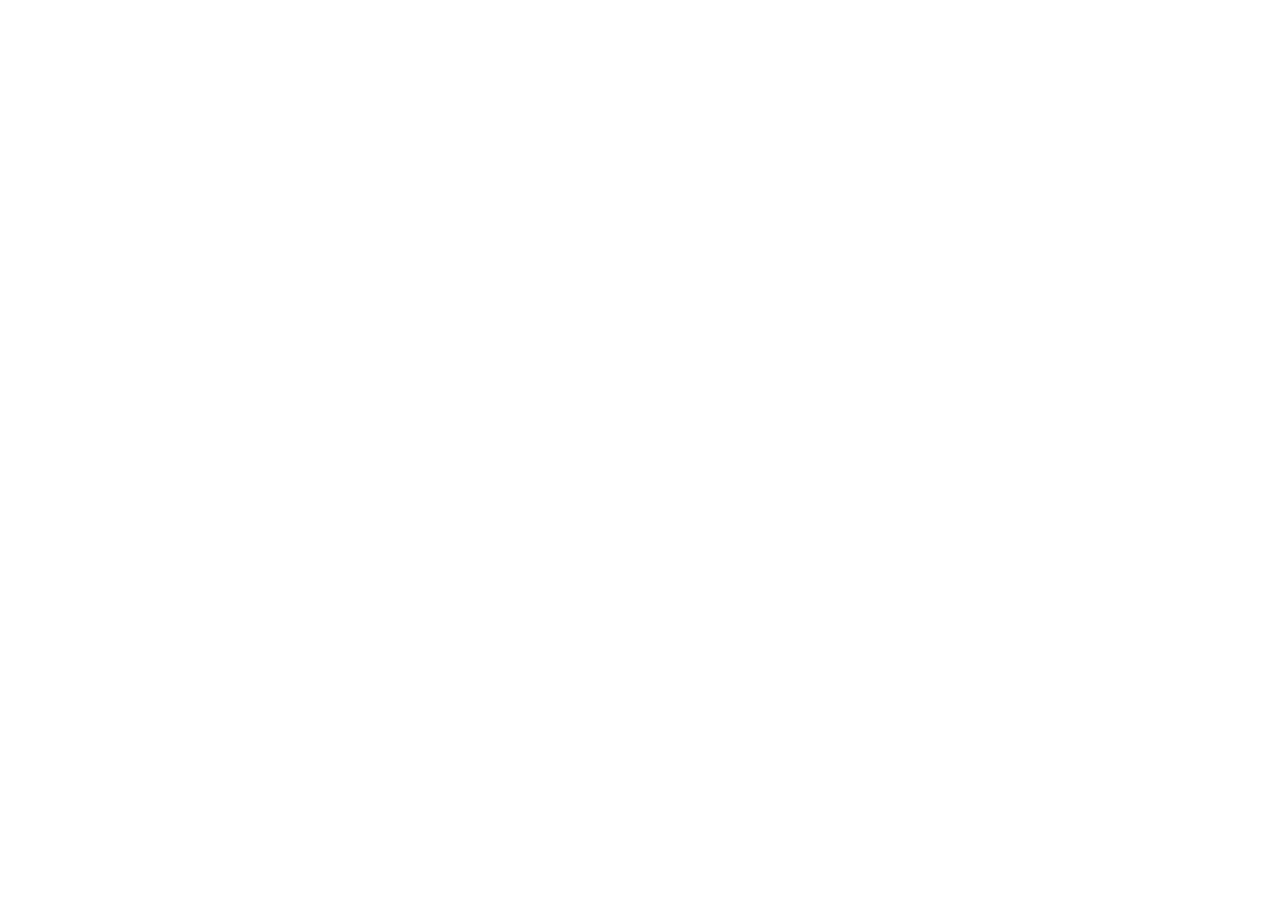
==== index.html @ ed69c734 "팀원 소개 서브페이지 및 스타일 파일 추가" ====
<!DOCTYPE html>
<html lang="kr">
<head>
    <meta charset="UTF-8">
    <meta name="viewport" content="width=device-width, initial-scale=1.0">
    <title>2조 팀소개</title>
    <link rel="stylesheet" href="/src/style/reset.css">
    <link rel="stylesheet" href="/src/style/home.css">
</head>
<body>
    
</body>
</html>
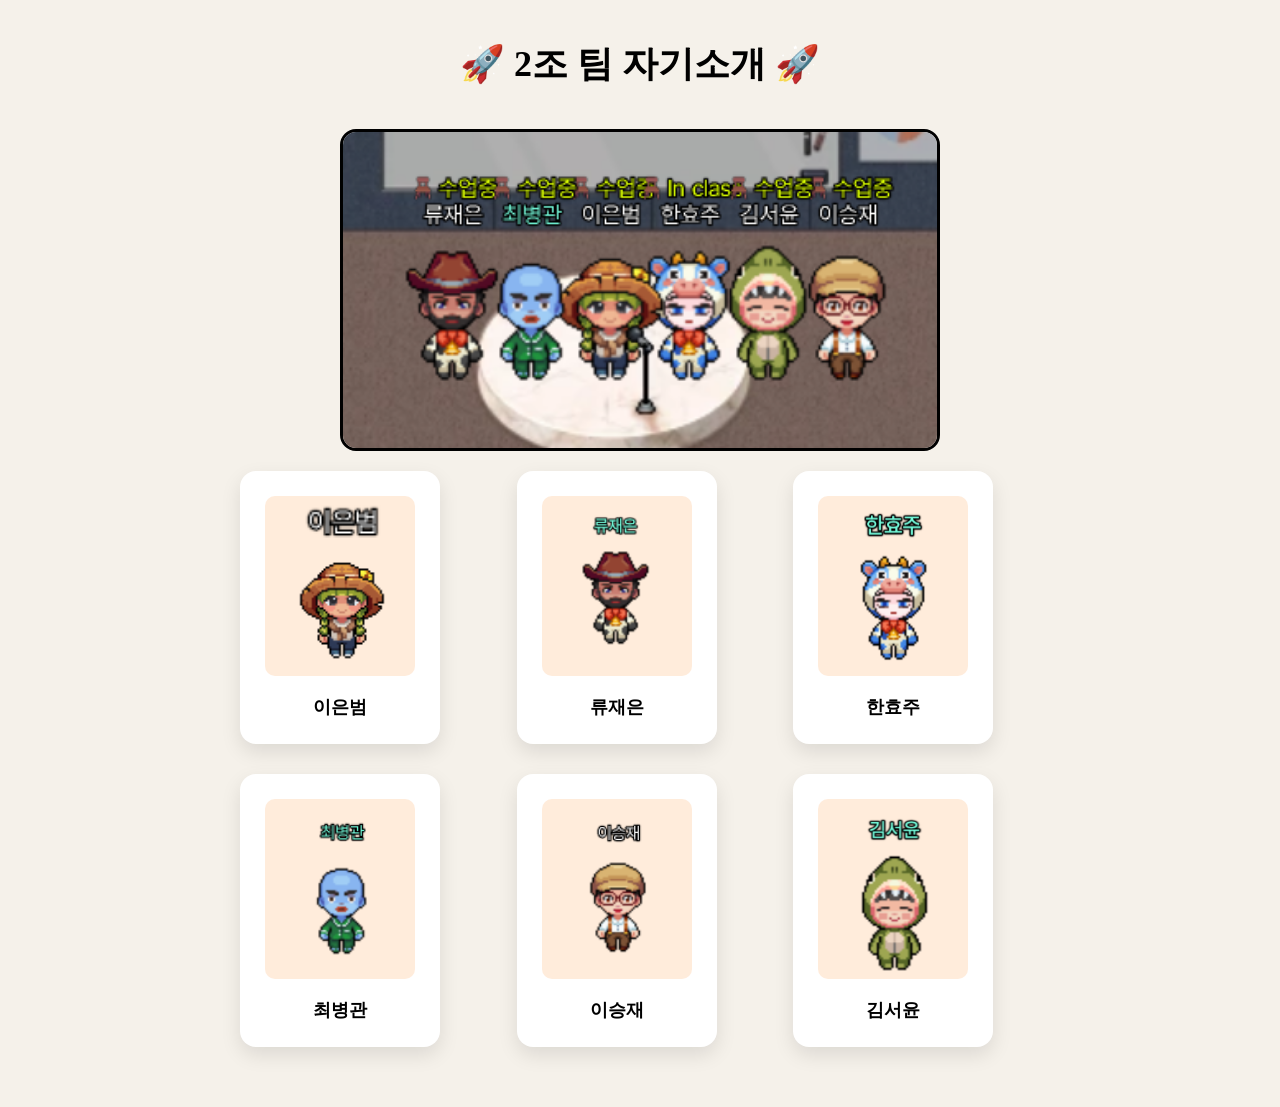
==== commit aebd4544: "팀 메인 페이지 추가" ====
--- a/index.html
+++ b/index.html
@@ -1,13 +1,50 @@
-<!DOCTYPE html>
-<html lang="kr">
-<head>
-    <meta charset="UTF-8">
-    <meta name="viewport" content="width=device-width, initial-scale=1.0">
-    <title>2조 팀소개</title>
-    <link rel="stylesheet" href="/src/style/reset.css">
-    <link rel="stylesheet" href="/src/style/home.css">
-</head>
-<body>
-    
-</body>
-</html>+<!doctype html>
+<html lang="ko">
+  <head>
+    <meta charset="UTF-8" />
+    <title>2조 팀 자기소개</title>
+    <link
+      href="https://fonts.cdnfonts.com/css/helvetica-neue-55"
+      rel="stylesheet"
+    />
+    <link rel="stylesheet" href="style.css" />
+  </head>
+
+  <body>
+    <h1>🚀 2조 팀 자기소개 🚀</h1>
+
+    <img src="team.png" alt="팀 이미지" class="team-image" />
+
+    <div class="team">
+      <a href="member1.html" class="card">
+        <img src="EB.png" alt="이은범" class="card-image" />
+        <p>이은범</p>
+      </a>
+
+      <a href="member2.html" class="card">
+        <img src="JJ.png" alt="류재은" class="card-image" />
+        <p>류재은</p>
+      </a>
+
+      <a href="member3.html" class="card">
+        <img src="HJ.png" alt="한효주" class="card-image" />
+        <p>한효주</p>
+      </a>
+
+      <a href="member4.html" class="card">
+        <img src="BK.png" alt="최병관" class="card-image" />
+        <p>최병관</p>
+      </a>
+
+      <a href="member5.html" class="card">
+        <img src="SJ.png" alt="이승재" class="card-image" />
+        <p>이승재</p>
+      </a>
+
+      <a href="member6.html" class="card">
+        <img src="SY.png" alt="김서윤" class="card-image" />
+        <p>김서윤</p>
+      </a>
+    </div>
+  </body>
+</html>
--- a/style.css
+++ b/style.css
@@ -0,0 +1,63 @@
+* {
+  margin: 0;
+  padding: 0;
+  box-sizing: border-box;
+}
+
+body {
+  background-color: #f5f1ea;
+  padding: 40px 20px;
+  text-align: center;
+}
+
+h1 {
+  font-size: 36px;
+  margin-bottom: 40px;
+}
+
+.team {
+  display: grid;
+  grid-template-columns: repeat(3, 1fr);
+  gap: 30px;
+  max-width: 800px;
+  margin: 20px auto;
+}
+
+.team-image {
+  width: 100%;
+  max-width: 600px;
+  margin: auto;
+  display: block;
+  border: 3px solid black;
+  border-radius: 16px;
+}
+
+.card {
+  width: 200px;
+  padding: 25px 25px;
+  border-radius: 16px;
+  background-color: white;
+  text-decoration: none;
+  color: black;
+  box-shadow: 0 8px 20px rgba(0, 0, 0, 0.1);
+  font-family: "Helvetica Neue", sans-serif;
+  transition: all 0.3s ease;
+}
+
+.card img {
+  width: 100%;
+  height: 180px;
+  object-fit: cover;
+  border-radius: 10px;
+}
+
+.card p {
+  margin-top: 15px;
+  font-size: 18px;
+  font-weight: 600;
+}
+
+.card:hover {
+  transform: translateY(-10px);
+  box-shadow: 0 12px 25px rgba(0, 0, 0, 0.2);
+}
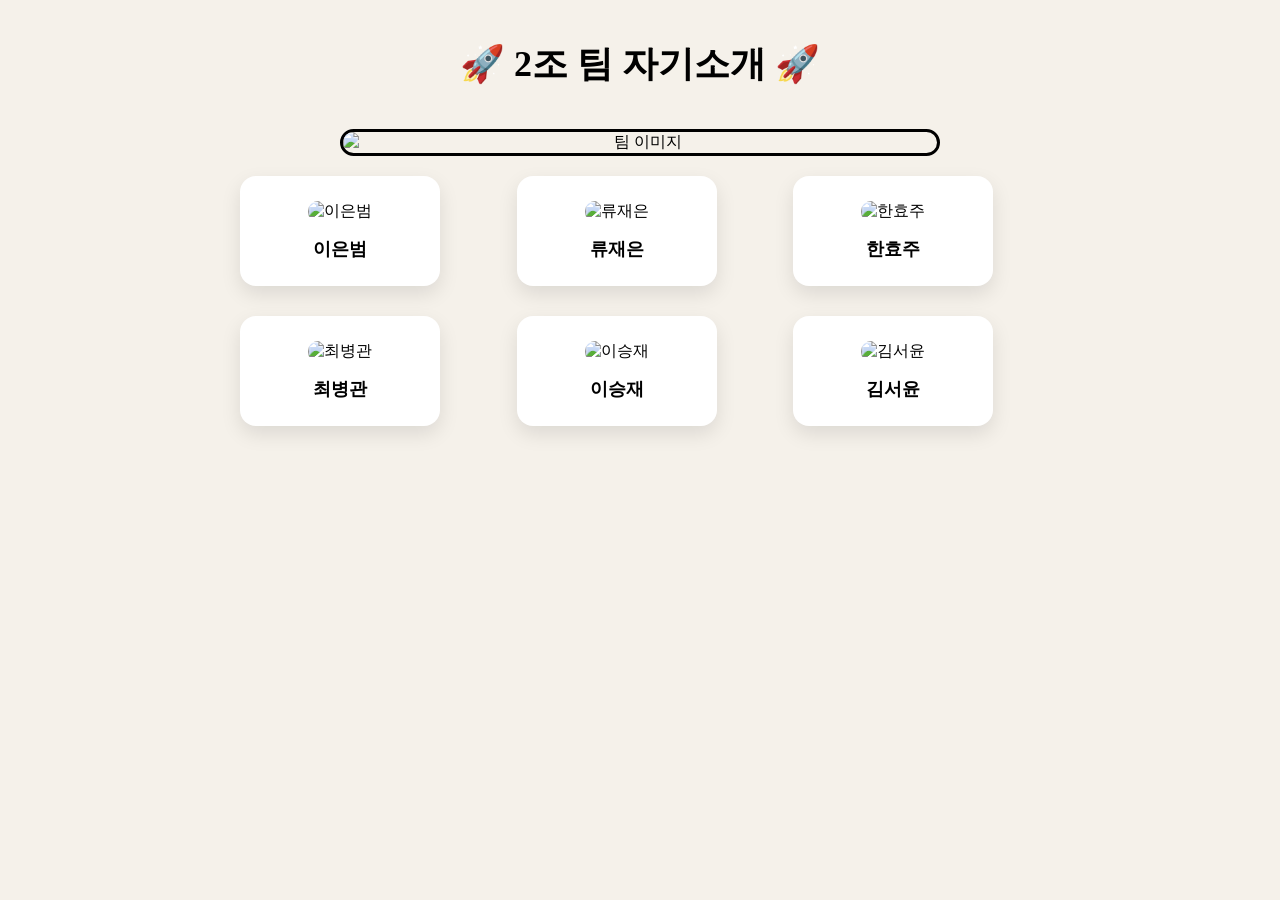
==== commit ef3f1be9: "팀 소개 페이지 추가" ====
--- a/index.html
+++ b/index.html
@@ -13,36 +13,36 @@
   <body>
     <h1>🚀 2조 팀 자기소개 🚀</h1>
 
-    <img src="team.png" alt="팀 이미지" class="team-image" />
+    <img src="/image/team.png" alt="팀 이미지" class="team-image" />
 
     <div class="team">
       <a href="member1.html" class="card">
-        <img src="EB.png" alt="이은범" class="card-image" />
+        <img src="/image/EB.png" alt="이은범" class="card-image" />
         <p>이은범</p>
       </a>
 
       <a href="member2.html" class="card">
-        <img src="JJ.png" alt="류재은" class="card-image" />
+        <img src="/image/JJ.png" alt="류재은" class="card-image" />
         <p>류재은</p>
       </a>
 
       <a href="member3.html" class="card">
-        <img src="HJ.png" alt="한효주" class="card-image" />
+        <img src="/image/HJ.png" alt="한효주" class="card-image" />
         <p>한효주</p>
       </a>
 
       <a href="member4.html" class="card">
-        <img src="BK.png" alt="최병관" class="card-image" />
+        <img src="/image/BK.png" alt="최병관" class="card-image" />
         <p>최병관</p>
       </a>
 
       <a href="member5.html" class="card">
-        <img src="SJ.png" alt="이승재" class="card-image" />
+        <img src="/image/SJ.png" alt="이승재" class="card-image" />
         <p>이승재</p>
       </a>
 
       <a href="member6.html" class="card">
-        <img src="SY.png" alt="김서윤" class="card-image" />
+        <img src="/image/SY.png" alt="김서윤" class="card-image" />
         <p>김서윤</p>
       </a>
     </div>
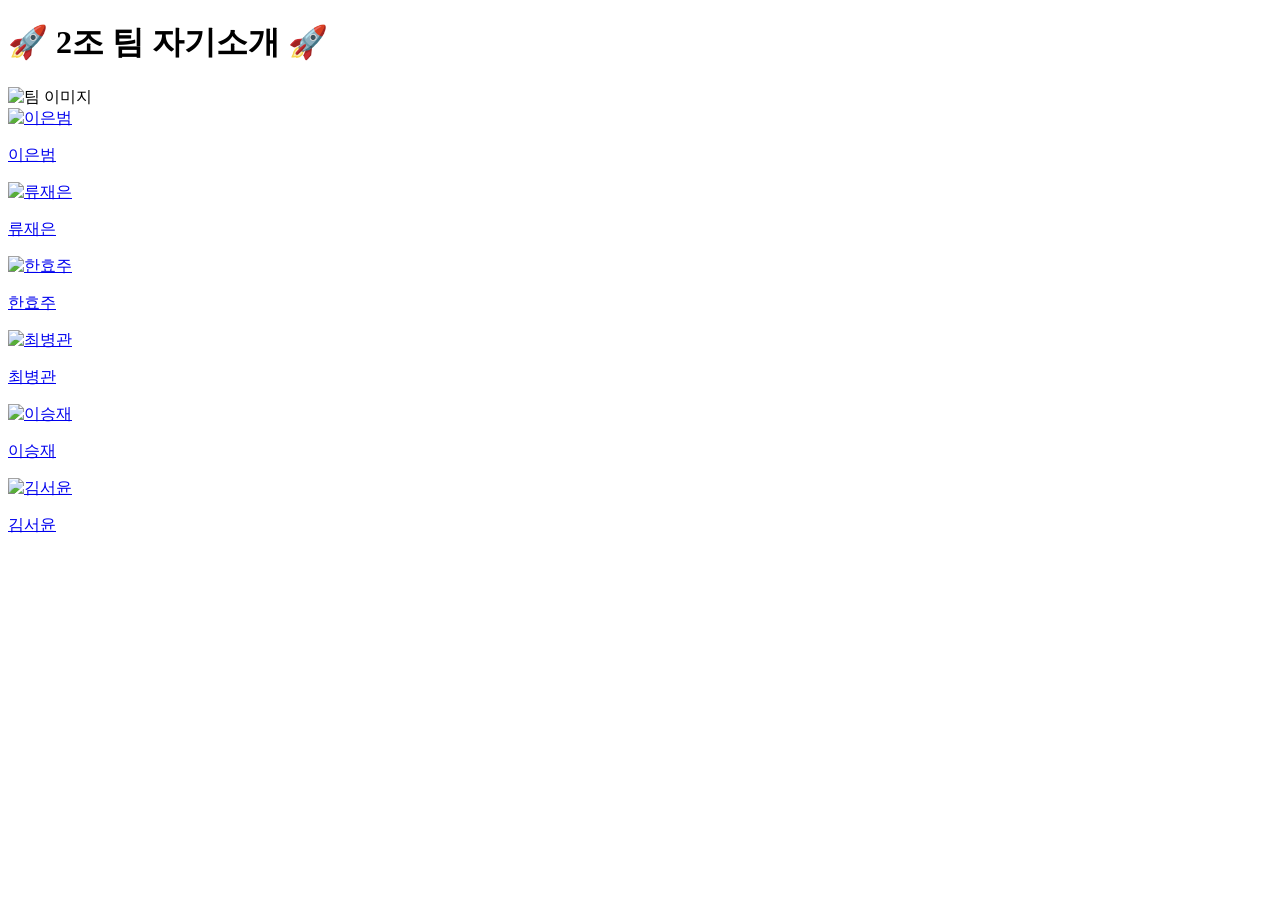
==== commit 9140d6db: "merge충돌 해결" ====
--- a/index.html
+++ b/index.html
@@ -7,7 +7,7 @@
       href="https://fonts.cdnfonts.com/css/helvetica-neue-55"
       rel="stylesheet"
     />
-    <link rel="stylesheet" href="style.css" />
+    <link rel="stylesheet" href="/team-2/src/style/style.css" />
   </head>
 
   <body>
@@ -16,32 +16,32 @@
     <img src="/image/team.png" alt="팀 이미지" class="team-image" />
 
     <div class="team">
-      <a href="member1.html" class="card">
+      <a href="sub-eunbum.html" class="card">
         <img src="/image/EB.png" alt="이은범" class="card-image" />
         <p>이은범</p>
       </a>
 
-      <a href="member2.html" class="card">
+      <a href="sub-jj.html" class="card">
         <img src="/image/JJ.png" alt="류재은" class="card-image" />
         <p>류재은</p>
       </a>
 
-      <a href="member3.html" class="card">
+      <a href="sub-hyoju.html" class="card">
         <img src="/image/HJ.png" alt="한효주" class="card-image" />
         <p>한효주</p>
       </a>
 
-      <a href="member4.html" class="card">
+      <a href="/team-2/sub-byungkwan.html" class="card">
         <img src="/image/BK.png" alt="최병관" class="card-image" />
         <p>최병관</p>
       </a>
 
-      <a href="member5.html" class="card">
+      <a href="sub-seungjae.html" class="card">
         <img src="/image/SJ.png" alt="이승재" class="card-image" />
         <p>이승재</p>
       </a>
 
-      <a href="member6.html" class="card">
+      <a href="sub-seoyoon.html" class="card">
         <img src="/image/SY.png" alt="김서윤" class="card-image" />
         <p>김서윤</p>
       </a>
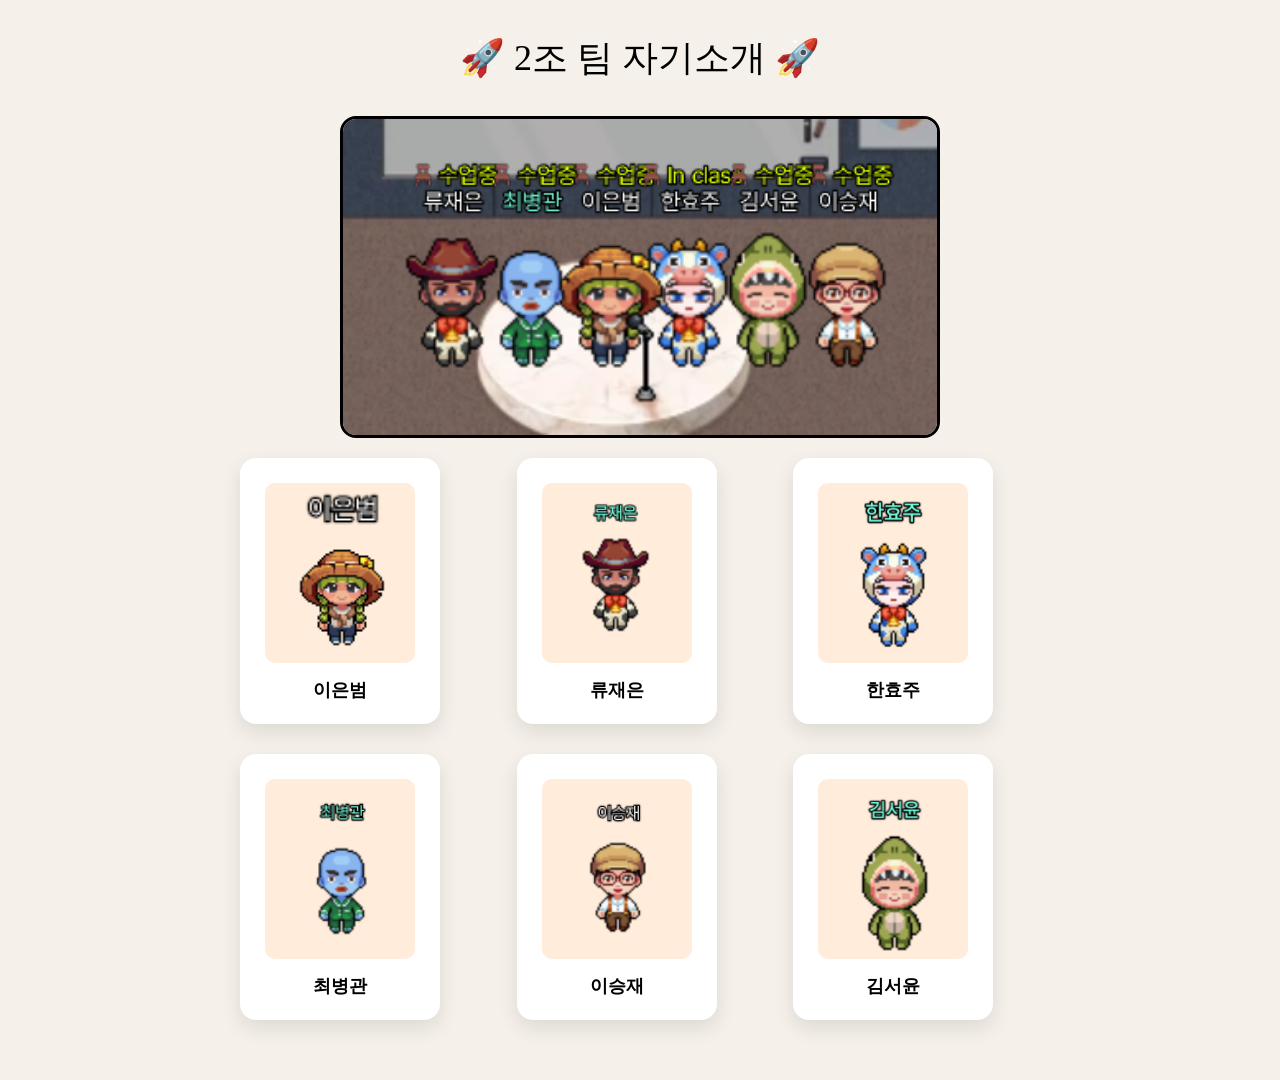
==== commit ab4b6354: "사진 추가 및 index 수정" ====
--- a/index.html
+++ b/index.html
@@ -7,42 +7,43 @@
       href="https://fonts.cdnfonts.com/css/helvetica-neue-55"
       rel="stylesheet"
     />
-    <link rel="stylesheet" href="/team-2/src/style/style.css" />
+    <link rel="stylesheet" href="/src/style/reset.css" />
+    <link rel="stylesheet" href="/src/style/style.css" />
   </head>
 
   <body>
     <h1>🚀 2조 팀 자기소개 🚀</h1>
 
-    <img src="/image/team.png" alt="팀 이미지" class="team-image" />
+    <img src="/src/images/team.png" alt="팀 이미지" class="team-image" />
 
     <div class="team">
-      <a href="sub-eunbum.html" class="card">
-        <img src="/image/EB.png" alt="이은범" class="card-image" />
+      <a href="/team-2/sub-eunbum.html" class="card">
+        <img src="/src/images/EB.png" alt="이은범" class="card-image" />
         <p>이은범</p>
       </a>
 
-      <a href="sub-jj.html" class="card">
-        <img src="/image/JJ.png" alt="류재은" class="card-image" />
+      <a href="/team-2/sub-jj.html" class="card">
+        <img src="/src/images/JJ.png" alt="류재은" class="card-image" />
         <p>류재은</p>
       </a>
 
-      <a href="sub-hyoju.html" class="card">
-        <img src="/image/HJ.png" alt="한효주" class="card-image" />
+      <a href="/team-2/sub-hyoju.html" class="card">
+        <img src="/src/images/HJ.png" alt="한효주" class="card-image" />
         <p>한효주</p>
       </a>
 
       <a href="/team-2/sub-byungkwan.html" class="card">
-        <img src="/image/BK.png" alt="최병관" class="card-image" />
+        <img src="/src/images/BK.png" alt="최병관" class="card-image" />
         <p>최병관</p>
       </a>
 
-      <a href="sub-seungjae.html" class="card">
-        <img src="/image/SJ.png" alt="이승재" class="card-image" />
+      <a href="/team-2/sub-seungjae.html" class="card">
+        <img src="/src/images/SJ.png" alt="이승재" class="card-image" />
         <p>이승재</p>
       </a>
 
-      <a href="sub-seoyoon.html" class="card">
-        <img src="/image/SY.png" alt="김서윤" class="card-image" />
+      <a href="/team-2/sub-seoyoon.html" class="card">
+        <img src="/src/images/SY.png" alt="김서윤" class="card-image" />
         <p>김서윤</p>
       </a>
     </div>
--- a/src/style/style.css
+++ b/src/style/style.css
@@ -0,0 +1,63 @@
+* {
+  margin: 0;
+  padding: 0;
+  box-sizing: border-box;
+}
+
+body {
+  background-color: #f5f1ea;
+  padding: 40px 20px;
+  text-align: center;
+}
+
+h1 {
+  font-size: 36px;
+  margin-bottom: 40px;
+}
+
+.team {
+  display: grid;
+  grid-template-columns: repeat(3, 1fr);
+  gap: 30px;
+  max-width: 800px;
+  margin: 20px auto;
+}
+
+.team-image {
+  width: 100%;
+  max-width: 600px;
+  margin: auto;
+  display: block;
+  border: 3px solid black;
+  border-radius: 16px;
+}
+
+.card {
+  width: 200px;
+  padding: 25px 25px;
+  border-radius: 16px;
+  background-color: white;
+  text-decoration: none;
+  color: black;
+  box-shadow: 0 8px 20px rgba(0, 0, 0, 0.1);
+  font-family: "Helvetica Neue", sans-serif;
+  transition: all 0.3s ease;
+}
+
+.card img {
+  width: 100%;
+  height: 180px;
+  object-fit: cover;
+  border-radius: 10px;
+}
+
+.card p {
+  margin-top: 15px;
+  font-size: 18px;
+  font-weight: 600;
+}
+
+.card:hover {
+  transform: translateY(-10px);
+  box-shadow: 0 12px 25px rgba(0, 0, 0, 0.2);
+}
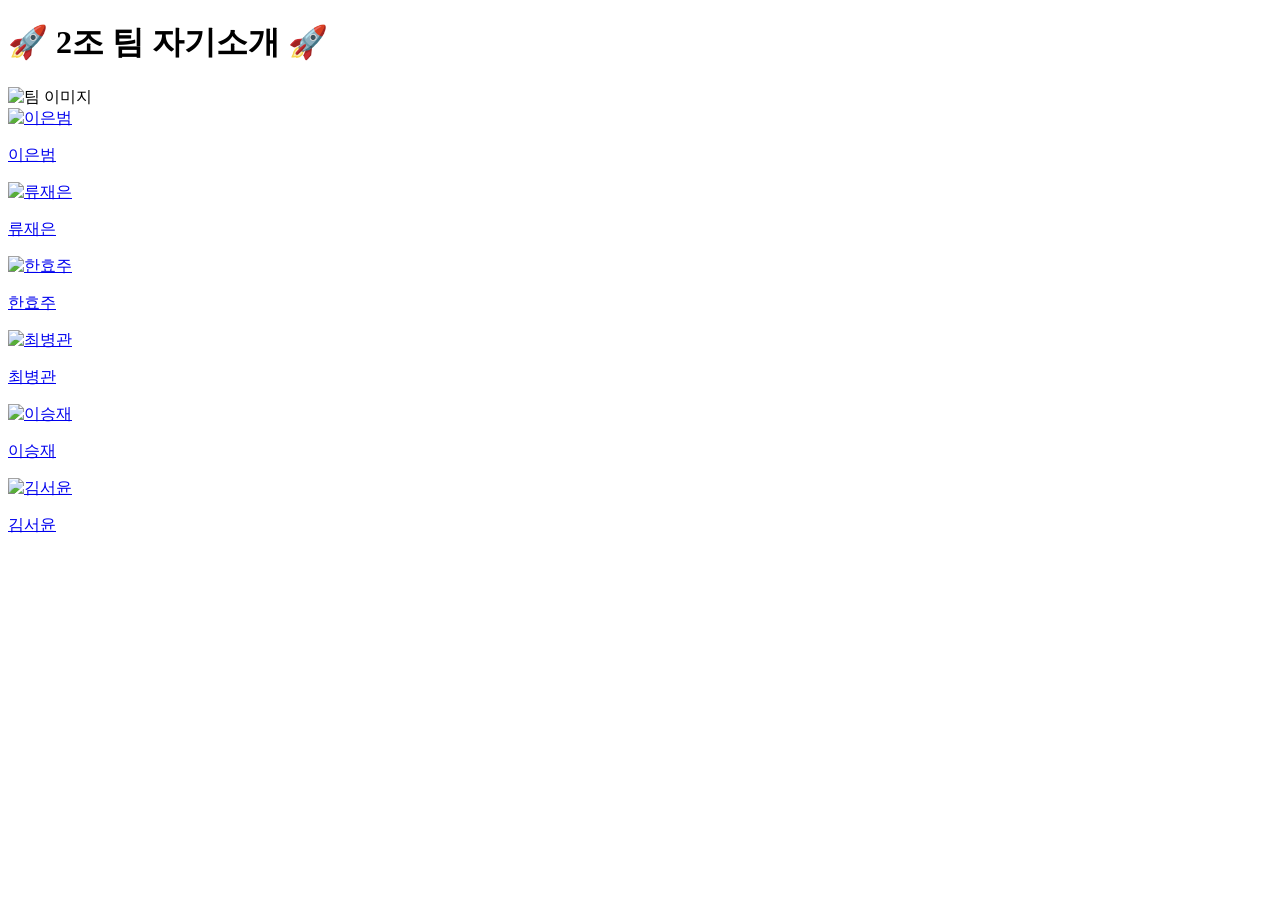
==== commit e0dfb245: "Merge branch 'dev' into feature/jj" ====
--- a/index.html
+++ b/index.html
@@ -7,43 +7,42 @@
       href="https://fonts.cdnfonts.com/css/helvetica-neue-55"
       rel="stylesheet"
     />
-    <link rel="stylesheet" href="/src/style/reset.css" />
-    <link rel="stylesheet" href="/src/style/style.css" />
+    <link rel="stylesheet" href="/team-2/src/style/style.css" />
   </head>
 
   <body>
     <h1>🚀 2조 팀 자기소개 🚀</h1>
 
-    <img src="/src/images/team.png" alt="팀 이미지" class="team-image" />
+    <img src="/image/team.png" alt="팀 이미지" class="team-image" />
 
     <div class="team">
-      <a href="/team-2/sub-eunbum.html" class="card">
-        <img src="/src/images/EB.png" alt="이은범" class="card-image" />
+      <a href="sub-eunbum.html" class="card">
+        <img src="/image/EB.png" alt="이은범" class="card-image" />
         <p>이은범</p>
       </a>
 
-      <a href="/team-2/sub-jj.html" class="card">
-        <img src="/src/images/JJ.png" alt="류재은" class="card-image" />
+      <a href="sub-jj.html" class="card">
+        <img src="/image/JJ.png" alt="류재은" class="card-image" />
         <p>류재은</p>
       </a>
 
-      <a href="/team-2/sub-hyoju.html" class="card">
-        <img src="/src/images/HJ.png" alt="한효주" class="card-image" />
+      <a href="sub-hyoju.html" class="card">
+        <img src="/image/HJ.png" alt="한효주" class="card-image" />
         <p>한효주</p>
       </a>
 
       <a href="/team-2/sub-byungkwan.html" class="card">
-        <img src="/src/images/BK.png" alt="최병관" class="card-image" />
+        <img src="/image/BK.png" alt="최병관" class="card-image" />
         <p>최병관</p>
       </a>
 
-      <a href="/team-2/sub-seungjae.html" class="card">
-        <img src="/src/images/SJ.png" alt="이승재" class="card-image" />
+      <a href="sub-seungjae.html" class="card">
+        <img src="/image/SJ.png" alt="이승재" class="card-image" />
         <p>이승재</p>
       </a>
 
-      <a href="/team-2/sub-seoyoon.html" class="card">
-        <img src="/src/images/SY.png" alt="김서윤" class="card-image" />
+      <a href="sub-seoyoon.html" class="card">
+        <img src="/image/SY.png" alt="김서윤" class="card-image" />
         <p>김서윤</p>
       </a>
     </div>
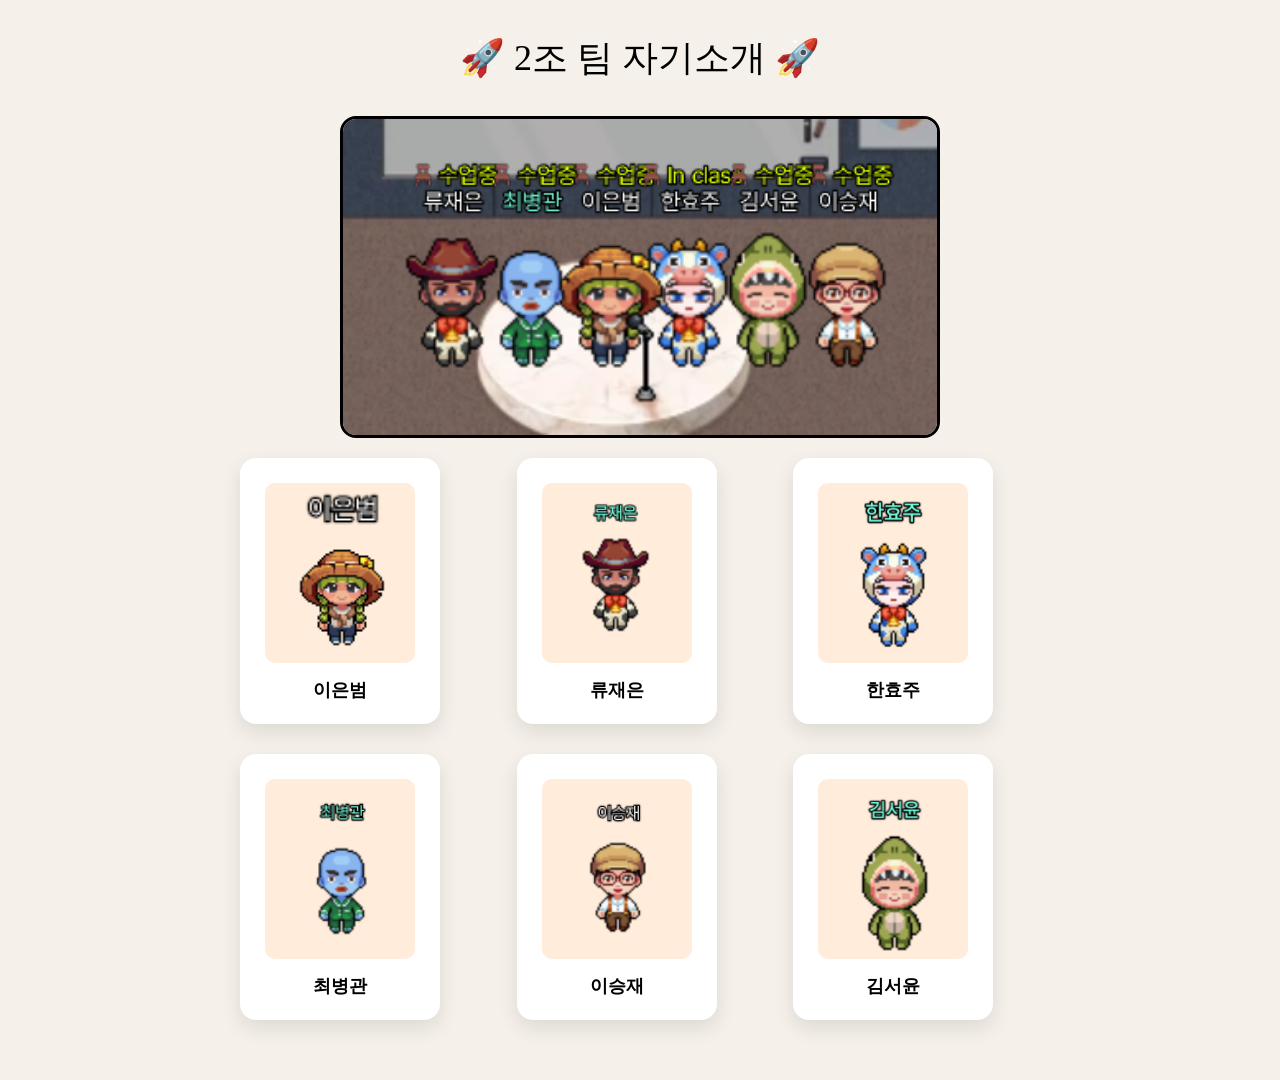
==== commit 8d2b83c2: "Merge branch 'feature/main' into dev" ====
--- a/index.html
+++ b/index.html
@@ -7,42 +7,43 @@
       href="https://fonts.cdnfonts.com/css/helvetica-neue-55"
       rel="stylesheet"
     />
-    <link rel="stylesheet" href="/team-2/src/style/style.css" />
+    <link rel="stylesheet" href="/src/style/reset.css" />
+    <link rel="stylesheet" href="/src/style/style.css" />
   </head>
 
   <body>
     <h1>🚀 2조 팀 자기소개 🚀</h1>
 
-    <img src="/image/team.png" alt="팀 이미지" class="team-image" />
+    <img src="/src/images/team.png" alt="팀 이미지" class="team-image" />
 
     <div class="team">
-      <a href="sub-eunbum.html" class="card">
-        <img src="/image/EB.png" alt="이은범" class="card-image" />
+      <a href="/team-2/sub-eunbum.html" class="card">
+        <img src="/src/images/EB.png" alt="이은범" class="card-image" />
         <p>이은범</p>
       </a>
 
-      <a href="sub-jj.html" class="card">
-        <img src="/image/JJ.png" alt="류재은" class="card-image" />
+      <a href="/team-2/sub-jj.html" class="card">
+        <img src="/src/images/JJ.png" alt="류재은" class="card-image" />
         <p>류재은</p>
       </a>
 
-      <a href="sub-hyoju.html" class="card">
-        <img src="/image/HJ.png" alt="한효주" class="card-image" />
+      <a href="/team-2/sub-hyoju.html" class="card">
+        <img src="/src/images/HJ.png" alt="한효주" class="card-image" />
         <p>한효주</p>
       </a>
 
       <a href="/team-2/sub-byungkwan.html" class="card">
-        <img src="/image/BK.png" alt="최병관" class="card-image" />
+        <img src="/src/images/BK.png" alt="최병관" class="card-image" />
         <p>최병관</p>
       </a>
 
-      <a href="sub-seungjae.html" class="card">
-        <img src="/image/SJ.png" alt="이승재" class="card-image" />
+      <a href="/team-2/sub-seungjae.html" class="card">
+        <img src="/src/images/SJ.png" alt="이승재" class="card-image" />
         <p>이승재</p>
       </a>
 
-      <a href="sub-seoyoon.html" class="card">
-        <img src="/image/SY.png" alt="김서윤" class="card-image" />
+      <a href="/team-2/sub-seoyoon.html" class="card">
+        <img src="/src/images/SY.png" alt="김서윤" class="card-image" />
         <p>김서윤</p>
       </a>
     </div>
--- a/src/style/style.css
+++ b/src/style/style.css
@@ -0,0 +1,63 @@
+* {
+  margin: 0;
+  padding: 0;
+  box-sizing: border-box;
+}
+
+body {
+  background-color: #f5f1ea;
+  padding: 40px 20px;
+  text-align: center;
+}
+
+h1 {
+  font-size: 36px;
+  margin-bottom: 40px;
+}
+
+.team {
+  display: grid;
+  grid-template-columns: repeat(3, 1fr);
+  gap: 30px;
+  max-width: 800px;
+  margin: 20px auto;
+}
+
+.team-image {
+  width: 100%;
+  max-width: 600px;
+  margin: auto;
+  display: block;
+  border: 3px solid black;
+  border-radius: 16px;
+}
+
+.card {
+  width: 200px;
+  padding: 25px 25px;
+  border-radius: 16px;
+  background-color: white;
+  text-decoration: none;
+  color: black;
+  box-shadow: 0 8px 20px rgba(0, 0, 0, 0.1);
+  font-family: "Helvetica Neue", sans-serif;
+  transition: all 0.3s ease;
+}
+
+.card img {
+  width: 100%;
+  height: 180px;
+  object-fit: cover;
+  border-radius: 10px;
+}
+
+.card p {
+  margin-top: 15px;
+  font-size: 18px;
+  font-weight: 600;
+}
+
+.card:hover {
+  transform: translateY(-10px);
+  box-shadow: 0 12px 25px rgba(0, 0, 0, 0.2);
+}
